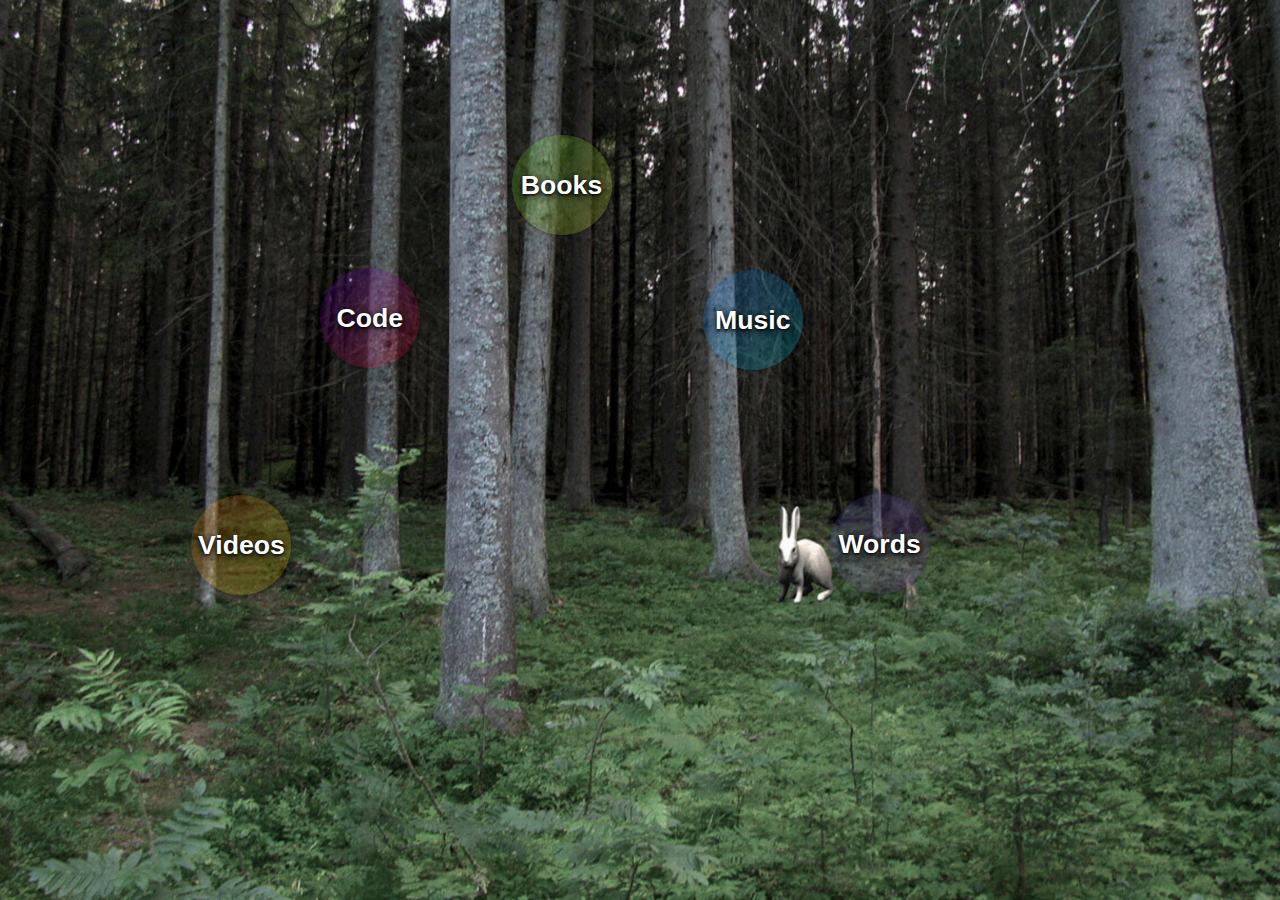
==== index.html @ 8f9e404d "init" ====
<head>
    <meta charset='utf-8'>
    <meta name='viewport' content='width=device-width, initial-scale=1, user-scalable=no'>
    <link rel="stylesheet" type="text/css" href="style.css">
    <title>shaper</title>
</head>
<body>
	<!-- <div id='noni'></div> -->
	<!-- <div id='rabbit'></div> -->
	<div id='circles'>
		<div class='circle_base' id='music'><div class='text'>Music</div></div>
		<div class='circle_base' id='videos'><div class='text'>Videos</div></div>
		<div class='circle_base' id='books'><div class='text'>Books</div></div>
		<div class='circle_base' id='words'><div class='text'>Words</div></div>
		<div class='circle_base' id='code'><div class='text'>Code</div></div>
	</div>
	<script>
		function openInNewTab(url) {
		 	var win = window.open(url, '_blank');
		 	win.focus();
		}
		document.getElementById('music').onclick = function() {
			openInNewTab('https://somethoughts.bandcamp.com/');
		}
		document.getElementById('videos').onclick = function() {
			openInNewTab('https://www.youtube.com/user/elliottwobler/videos?view_as=subscriber');
		}
		document.getElementById('books').onclick = function() {
			openInNewTab('https://wobkat.github.io/books/');
		}
		document.getElementById('words').onclick = function() {
			openInNewTab('https://www.youtube.com/watch?v=dLQQfa474zA/');
		}
		document.getElementById('code').onclick = function() {
			openInNewTab('https://github.com/wobkat/');
		}
		var lastTimestamp = 0;
		var prevVals = {
			'books': {
				'left': 40,
				'top': 15
			},
			'code': {
				'left': 25,
				'top': 30
			},
			'music': {
				'left': 55,
				'top': 30
			},
			'videos': {
				'left': 15,
				'top': 55
			},
			'words': {
				'left': 65,
				'top': 55
			}
		}
		function runEverytime(timestamp) {
			if (timestamp - lastTimestamp > 500) {
				var portals = Object.keys(prevVals);
				for (var i in portals) {
					var ident = portals[i];
					var vals = prevVals[ident];
					var el = document.getElementById(ident);
					if (Math.floor(timestamp) % 2 == 0) {
						// POSITIVE
						var left = vals.left + (Math.random() / 5);
						el.style.left = left + '%';
						var top = vals.top + (Math.random() / 5);
						el.style.top = top + '%';
					} else {
						// NEGATIVE
						var left = vals.left - (Math.random() / 5);
						el.style.left = left + '%';
						var top = vals.top - (Math.random() / 5);
						el.style.top = top + '%';
					}
					prevVals[ident].left = left;
					prevVals[ident].top = top;
				}
				lastTimestamp = timestamp;
			}
			// window.requestAnimationFrame(runEverytime);
		}
		runEverytime(501);
	</script>
</body>
---- style.css ----
body {
  background-color: #656A6B;
  background-image: url('rabbittrees.gif');
  background-repeat: no-repeat;
  background-attachment: fixed;    
  background-position: center; 
  background-size: cover;
  font-family: 'Exo', sans-serif;
  color: white;
  font-size: 20pt;
  font-weight: bold;
  text-shadow: 0px 2px 8px #000, 0px 1px 3px #000;
  text-align: center;
  overflow: hidden;
}

#noni {
  position: absolute;
  background-image: url('noni.gif');
  background-repeat: no-repeat;
  /*background-attachment: fixed;    */
  background-position: center; 
/*    background-size: cover;*/
  height: 100%;
  width: 100%;
  transform: scale(0.6);
}

#rabbit {
  left: 12%;
  top: 10%;
  position: absolute;
  background-image: url('rabbit.gif');
  background-repeat: no-repeat;
  /*background-attachment: fixed;    */
  background-position: center; 
/*    background-size: cover;*/
  height: 100%;
  width: 100%;
  transform: scale(0.15);
}

#circles {
  /*background-color: rgba(255,0,0,0.4);*/
  width: 100%;
  height: 100%;
  /*animation: rotate 10s linear infinite;*/
}

@keyframes rotate {
  0% {
    transform: rotate(0deg);
  }
  100% {
    transform: rotate(360deg);
  }
}

.circle_base {
	position: absolute;
  border-radius: 50%;
  /*background: rgba(200,200,200,0.2);*/
  /*background-image: linear-gradient(to bottom right, rgba(0,100,250,0.2), rgba(0,230,240,0.2));*/
  width: 100px;
  height: 100px;
  cursor: pointer;
  box-shadow: 1px 2px 3px rgba(0,0,0,0.2);
  /*animation: reverserotate 10s linear infinite;*/
  /*background-image: url('rabbit.gif');*/
  /*background-repeat: no-repeat;*/
/*  background-attachment: fixed;    
  background-position: center; 
  background-size: 100px 100px;
  opacity: 0.5;*/
}

@keyframes reverserotate {
  0% {
    transform: rotate(0deg);
  }
  100% {
    transform: rotate(-360deg);
  }
}

.circle_base:hover {
	background: rgba(0,0,0,0);
}

#music {
  animation: shakeA 8s cubic-bezier(.46,.07,.19,.97) both infinite;
	background-image: linear-gradient(to bottom right, rgba(0,100,250,0.2), rgba(0,230,240,0.2));
}

#videos {
  animation: shakeB 8s cubic-bezier(.36,.09,.29,.87) both infinite;
	background-image: linear-gradient(to bottom right, rgba(250,100,0,0.2), rgba(240,230,0,0.2));
}

#books {
  animation: shakeC 8s cubic-bezier(.46,.07,.29,.97) both infinite;
	background-image: linear-gradient(to bottom right, rgba(100,250,50,0.2), rgba(230,240,50,0.2));
}

#words {
  animation: shakeD 8s cubic-bezier(.36,.09,.29,.87) both infinite;
  background-image: linear-gradient(to bottom right, rgba(90,100,210,0.2), rgba(100,10,100,0.2));
}

#code {
  animation: shakeE 8s cubic-bezier(.46,.07,.19,.97) both infinite;
  background-image: linear-gradient(to bottom right, rgba(100,0,250,0.2), rgba(255,0,10,0.2));
}

.text {
	margin-top: 35%;
    -webkit-touch-callout: none;
    -webkit-user-select: none;
    -khtml-user-select: none;
    -moz-user-select: none;
    -ms-user-select: none;
    user-select: none;
}

@keyframes shakeA {
  10%, 90% {
    transform: translate3d(-1px, 7px, -5px);
    opacity: 0.2;
  }
  20%, 80% {
    transform: translate3d(-3px, -10px, 2px);
    opacity: 0;
  }
  30%, 50%, 70% {
    transform: translate3d(2px, -4px, 2px);
    opacity: 0.9;
  }
  40%, 60% {
    transform: translate3d(-7px, 5px, -3px);
  }
}
@keyframes shakeB {
  10%, 90% {
    transform: translate3d(2px, -2px, 5px);
    opacity: 0.9;
  }
  20%, 80% {
    transform: translate3d(-5px, 7px, 3px);
  }
  30%, 50%, 70% {
    transform: translate3d(10px, 7px, -5px);
    opacity: 0.3;
  }
  40%, 60% {
    transform: translate3d(-2px, 3px, -2px);
    opacity: 0;
  }
}
@keyframes shakeC {
  10%, 90% {
    transform: translate3d(-4px, -3px, -1px);
    opacity: 0;
  }
  20%, 80% {
    transform: translate3d(7px, -2px, 5px);
  }
  30%, 50%, 70% {
    transform: translate3d(4px, -5px, 7px);
    opacity: 0.9;
  }
  40%, 60% {
    transform: translate3d(10px, -4px, -5px);
    opacity: 0.2;
  }
}
@keyframes shakeD {
  10%, 90% {
    transform: translate3d(-2px, 3px, -5px);
  }
  20%, 80% {
    transform: translate3d(7px, -2px, 10px);
    opacity: 0.4;
  }
  30%, 50%, 70% {
    transform: translate3d(-4px, 2px, -4px);
    opacity: 0.2;
  }
  40%, 60% {
    transform: translate3d(5px, 3px, 7px);
    opacity: 0;
  }
}
@keyframes shakeE {
  10%, 90% {
    transform: translate3d(1px, 5px, -2px);
    opacity: 0.9;
  }
  20%, 80% {
    transform: translate3d(-4px, -7px, 3px);
    opacity: 0;
  }
  30%, 50%, 70% {
    transform: translate3d(5px, 2px, -10px);
  }
  40%, 60% {
    transform: translate3d(-5px, 3px, 7px);
    opacity: 0.4;
  }
}
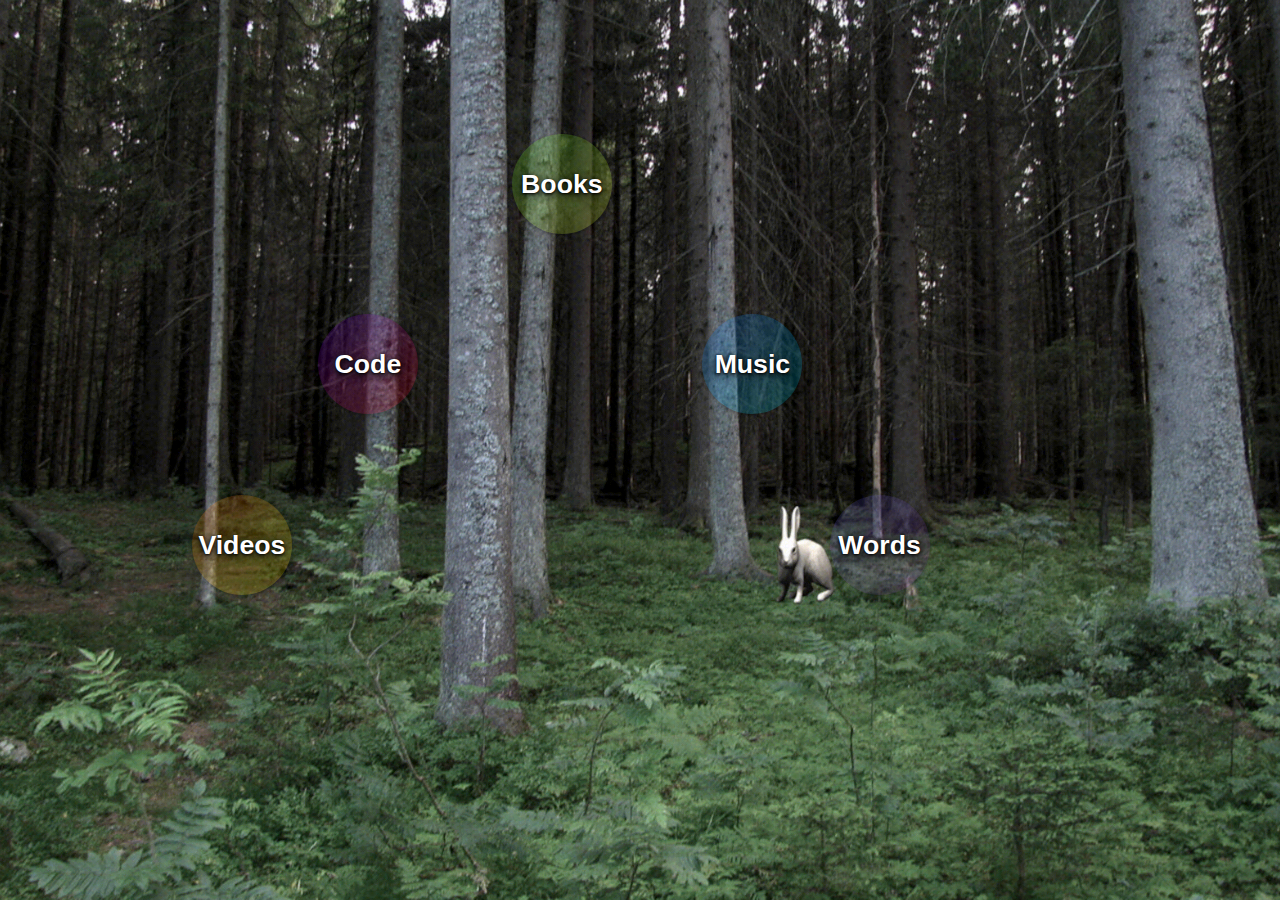
==== commit b78d9aa4: "r" ====
--- a/index.html
+++ b/index.html
@@ -42,11 +42,11 @@
 			},
 			'code': {
 				'left': 25,
-				'top': 30
+				'top': 35
 			},
 			'music': {
 				'left': 55,
-				'top': 30
+				'top': 35
 			},
 			'videos': {
 				'left': 15,
--- a/style.css
+++ b/style.css
@@ -1,6 +1,6 @@
 body {
   background-color: #656A6B;
-  background-image: url('rabbittrees.gif');
+  background-image: url('bg.gif');
   background-repeat: no-repeat;
   background-attachment: fixed;    
   background-position: center; 
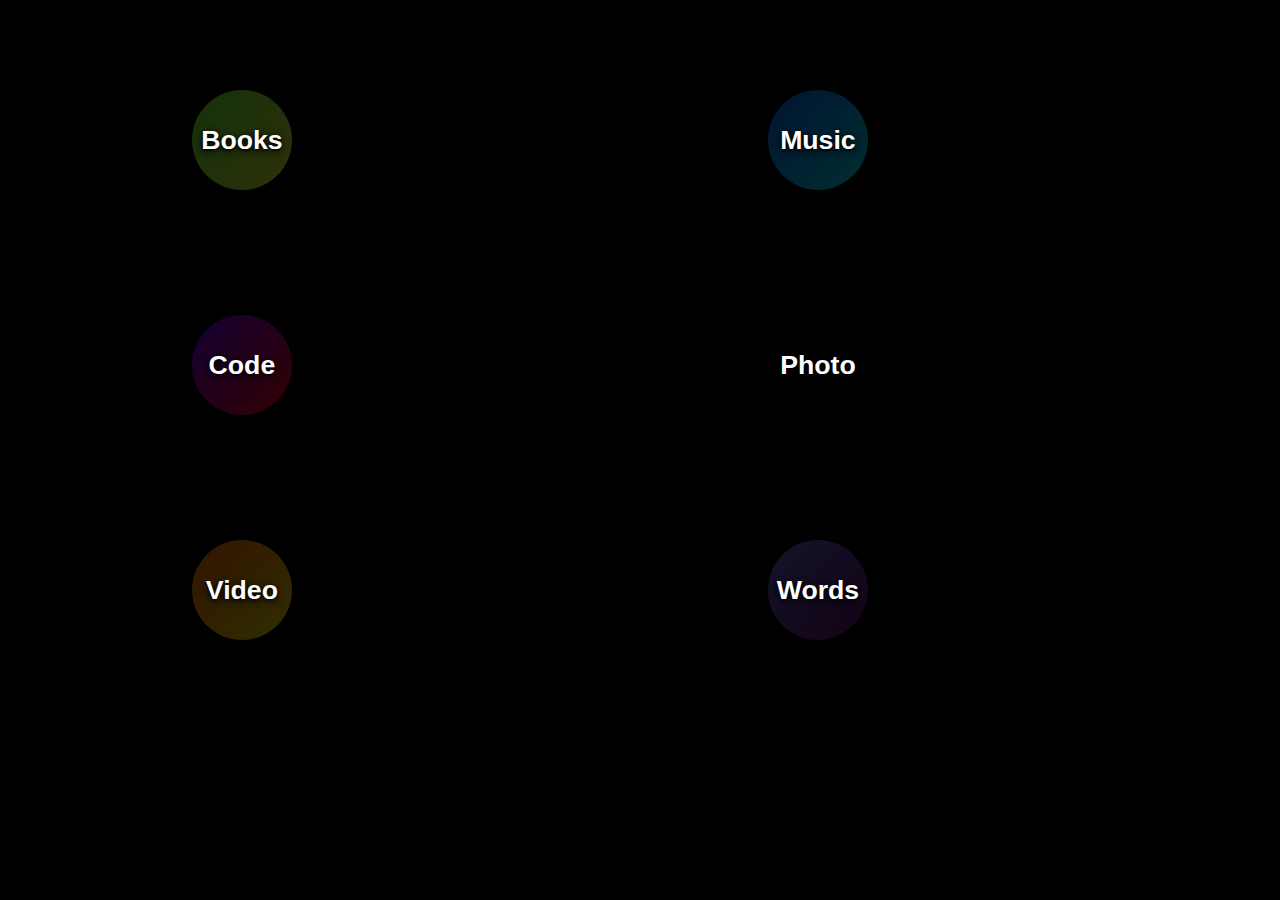
==== commit 10db3c70: "positioning" ====
--- a/index.html
+++ b/index.html
@@ -9,9 +9,10 @@
 	<!-- <div id='rabbit'></div> -->
 	<div id='circles'>
 		<div class='circle_base' id='music'><div class='text'>Music</div></div>
-		<div class='circle_base' id='videos'><div class='text'>Videos</div></div>
+		<div class='circle_base' id='videos'><div class='text'>Video</div></div>
 		<div class='circle_base' id='books'><div class='text'>Books</div></div>
 		<div class='circle_base' id='words'><div class='text'>Words</div></div>
+		<div class='circle_base' id='photos'><div class='text'>Photo</div></div>
 		<div class='circle_base' id='code'><div class='text'>Code</div></div>
 	</div>
 	<script>
@@ -34,31 +35,38 @@
 		document.getElementById('code').onclick = function() {
 			openInNewTab('https://github.com/wobkat/');
 		}
+		document.getElementById('photos').onclick = function() {
+			openInNewTab('https://www.flickr.com/gp/184333151@N04/cT900K');
+		}
 		var lastTimestamp = 0;
 		var prevVals = {
 			'books': {
-				'left': 40,
-				'top': 15
+				'left': 15,
+				'top': 10
+			},
+			'music': {
+				'left': 60,
+				'top': 10
 			},
 			'code': {
-				'left': 25,
+				'left': 15,
 				'top': 35
 			},
-			'music': {
-				'left': 55,
+			'photos': {
+				'left': 60,
 				'top': 35
 			},
 			'videos': {
 				'left': 15,
-				'top': 55
+				'top': 60
 			},
 			'words': {
-				'left': 65,
-				'top': 55
+				'left': 60,
+				'top': 60
 			}
 		}
 		function runEverytime(timestamp) {
-			if (timestamp - lastTimestamp > 500) {
+			if (timestamp - lastTimestamp > 0) {
 				var portals = Object.keys(prevVals);
 				for (var i in portals) {
 					var ident = portals[i];
@@ -66,15 +74,15 @@
 					var el = document.getElementById(ident);
 					if (Math.floor(timestamp) % 2 == 0) {
 						// POSITIVE
-						var left = vals.left + (Math.random() / 5);
+						var left = vals.left + (Math.random() / 100);
 						el.style.left = left + '%';
-						var top = vals.top + (Math.random() / 5);
+						var top = vals.top + (Math.random() / 100);
 						el.style.top = top + '%';
 					} else {
 						// NEGATIVE
-						var left = vals.left - (Math.random() / 5);
+						var left = vals.left - (Math.random() / 100);
 						el.style.left = left + '%';
-						var top = vals.top - (Math.random() / 5);
+						var top = vals.top - (Math.random() / 100);
 						el.style.top = top + '%';
 					}
 					prevVals[ident].left = left;
@@ -84,6 +92,6 @@
 			}
 			// window.requestAnimationFrame(runEverytime);
 		}
-		runEverytime(501);
+		runEverytime(1);
 	</script>
 </body>
--- a/style.css
+++ b/style.css
@@ -1,10 +1,10 @@
 body {
-  background-color: #656A6B;
-  background-image: url('bg.gif');
+  background-color: black;
+/*  background-image: url('bg.gif');
   background-repeat: no-repeat;
   background-attachment: fixed;    
   background-position: center; 
-  background-size: cover;
+  background-size: cover;*/
   font-family: 'Exo', sans-serif;
   color: white;
   font-size: 20pt;
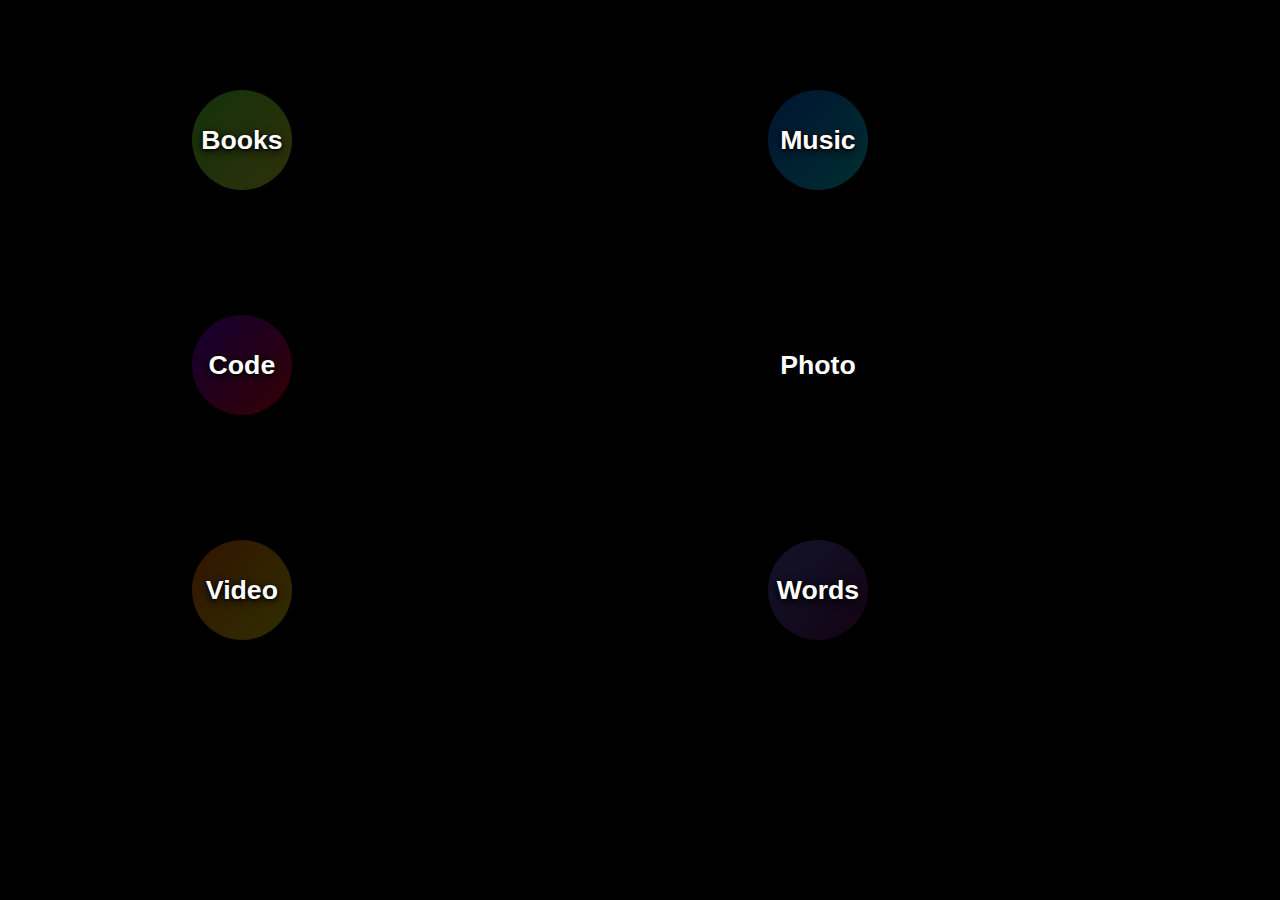
==== commit 074ffdf2: "plural" ====
--- a/index.html
+++ b/index.html
@@ -2,7 +2,7 @@
     <meta charset='utf-8'>
     <meta name='viewport' content='width=device-width, initial-scale=1, user-scalable=no'>
     <link rel="stylesheet" type="text/css" href="style.css">
-    <title>shaper</title>
+    <title>shapers</title>
 </head>
 <body>
 	<!-- <div id='noni'></div> -->
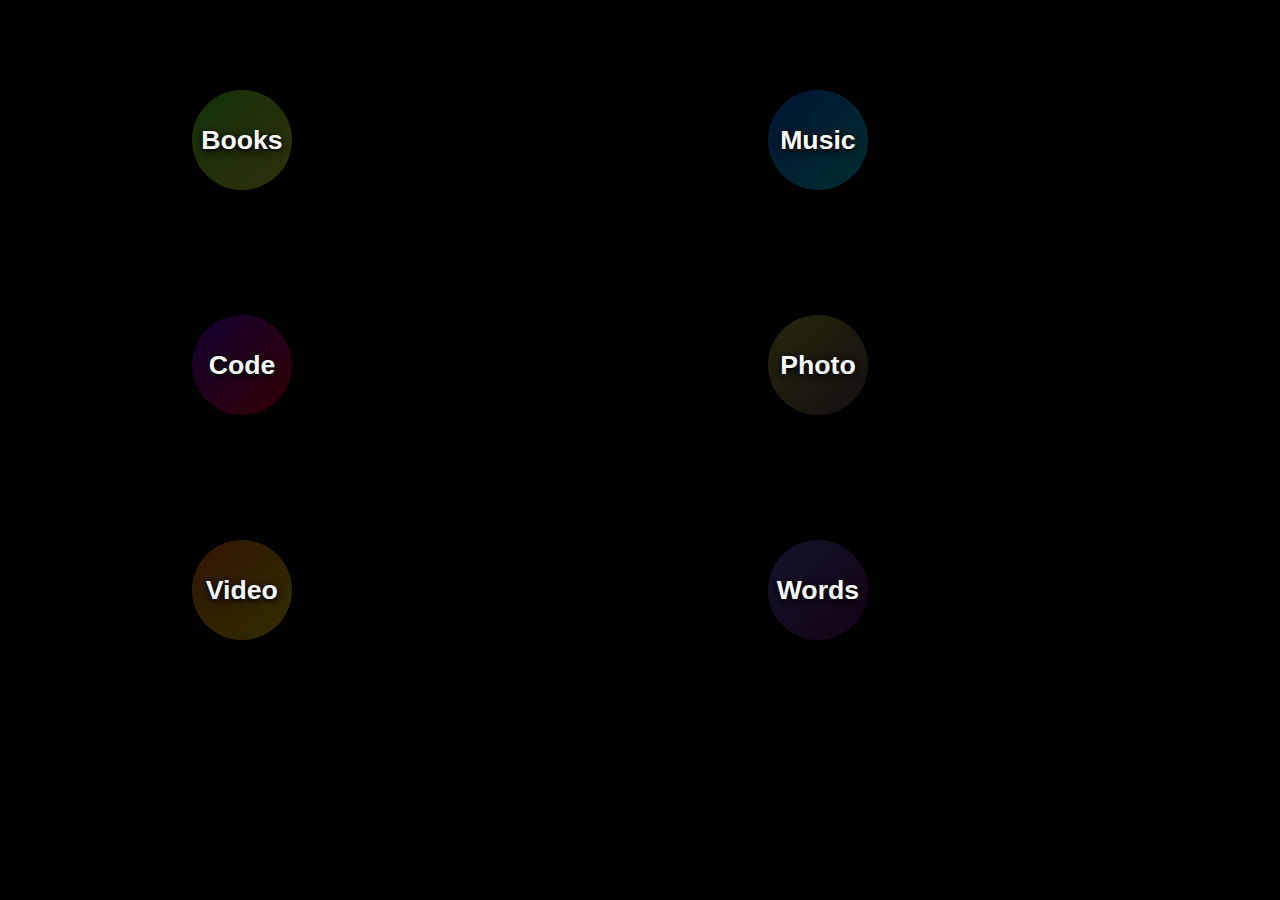
==== commit d590b71c: "rename" ====
--- a/index.html
+++ b/index.html
@@ -27,13 +27,13 @@
 			openInNewTab('https://www.youtube.com/user/elliottwobler/videos?view_as=subscriber');
 		}
 		document.getElementById('books').onclick = function() {
-			openInNewTab('https://wobkat.github.io/books/');
+			openInNewTab('https://eio.github.io/books/');
 		}
 		document.getElementById('words').onclick = function() {
 			openInNewTab('https://www.youtube.com/watch?v=dLQQfa474zA/');
 		}
 		document.getElementById('code').onclick = function() {
-			openInNewTab('https://github.com/wobkat/');
+			openInNewTab('https://github.com/eio/');
 		}
 		document.getElementById('photos').onclick = function() {
 			openInNewTab('https://www.flickr.com/gp/184333151@N04/cT900K');
--- a/style.css
+++ b/style.css
@@ -53,6 +53,15 @@
   }
   100% {
     transform: rotate(360deg);
+  }
+}
+
+@keyframes reverserotate {
+  0% {
+    transform: rotate(0deg);
+  }
+  100% {
+    transform: rotate(-360deg);
   }
 }
 
@@ -74,42 +83,75 @@
   opacity: 0.5;*/
 }
 
-@keyframes reverserotate {
-  0% {
-    transform: rotate(0deg);
-  }
-  100% {
-    transform: rotate(-360deg);
-  }
-}
-
 .circle_base:hover {
-	background: rgba(0,0,0,0);
+  opacity: 100;
+  animation: none;
+  box-shadow:
+      0 0 50px #fff,
+      -10px 0 80px #0080ff,
+      10px 0 80px #0ff;
+}
+
+.circle_base:active {
+  opacity: 100;
+  animation: none;
+  box-shadow:
+      inset 0 0 50px #fff,        /*inner white*/
+      inset 20px 0 80px #0080ff,  /*inner left blu short*/
+      inset -20px 0 80px #0ff,    /*inner right cyan short*/
+      inset 20px 0 300px #0080ff, /*inner left blu broad*/
+      inset -20px 0 300px #0ff,   /*inner right cyan broad*/
+      0 0 50px #fff,              /*outer white*/
+      -10px 0 80px #0080ff,       /*outer left blu*/
+      10px 0 80px #0ff;           /*outer right cyan*/
 }
 
 #music {
   animation: shakeA 8s cubic-bezier(.46,.07,.19,.97) both infinite;
 	background-image: linear-gradient(to bottom right, rgba(0,100,250,0.2), rgba(0,230,240,0.2));
 }
+#music:hover {
+  animation: none;
+}
 
 #videos {
   animation: shakeB 8s cubic-bezier(.36,.09,.29,.87) both infinite;
 	background-image: linear-gradient(to bottom right, rgba(250,100,0,0.2), rgba(240,230,0,0.2));
 }
+#videos:hover {
+  animation: none;
+}
 
 #books {
   animation: shakeC 8s cubic-bezier(.46,.07,.29,.97) both infinite;
 	background-image: linear-gradient(to bottom right, rgba(100,250,50,0.2), rgba(230,240,50,0.2));
 }
+#books:hover {
+  animation: none;
+}
 
 #words {
   animation: shakeD 8s cubic-bezier(.36,.09,.29,.87) both infinite;
   background-image: linear-gradient(to bottom right, rgba(90,100,210,0.2), rgba(100,10,100,0.2));
 }
+#words:hover {
+  animation: none;
+}
 
 #code {
   animation: shakeE 8s cubic-bezier(.46,.07,.19,.97) both infinite;
   background-image: linear-gradient(to bottom right, rgba(100,0,250,0.2), rgba(255,0,10,0.2));
+}
+#code:hover {
+  animation: none;
+}
+
+#photos {
+  animation: shakeF 8s cubic-bezier(.46,.07,.19,.97) both infinite;
+  background-image: linear-gradient(to bottom right, rgba(190,190,50,0.2), rgba(100,80,90,0.2));
+}
+#photos:hover {
+  animation: none;
 }
 
 .text {
@@ -207,3 +249,20 @@
     opacity: 0.4;
   }
 }
+@keyframes shakeF {
+  10%, 90% {
+    transform: translate3d(3px, 2px, -6px);
+    opacity: 0;
+  }
+  20%, 80% {
+    transform: translate3d(6px, -4px, 8px);
+    opacity: 0.9;
+  }
+  30%, 50%, 70% {
+    transform: translate3d(-7px, 8px, 10px);
+    opacity: 0.4;
+  }
+  40%, 60% {
+    transform: translate3d(4px, 6px, -9px);
+  }
+}
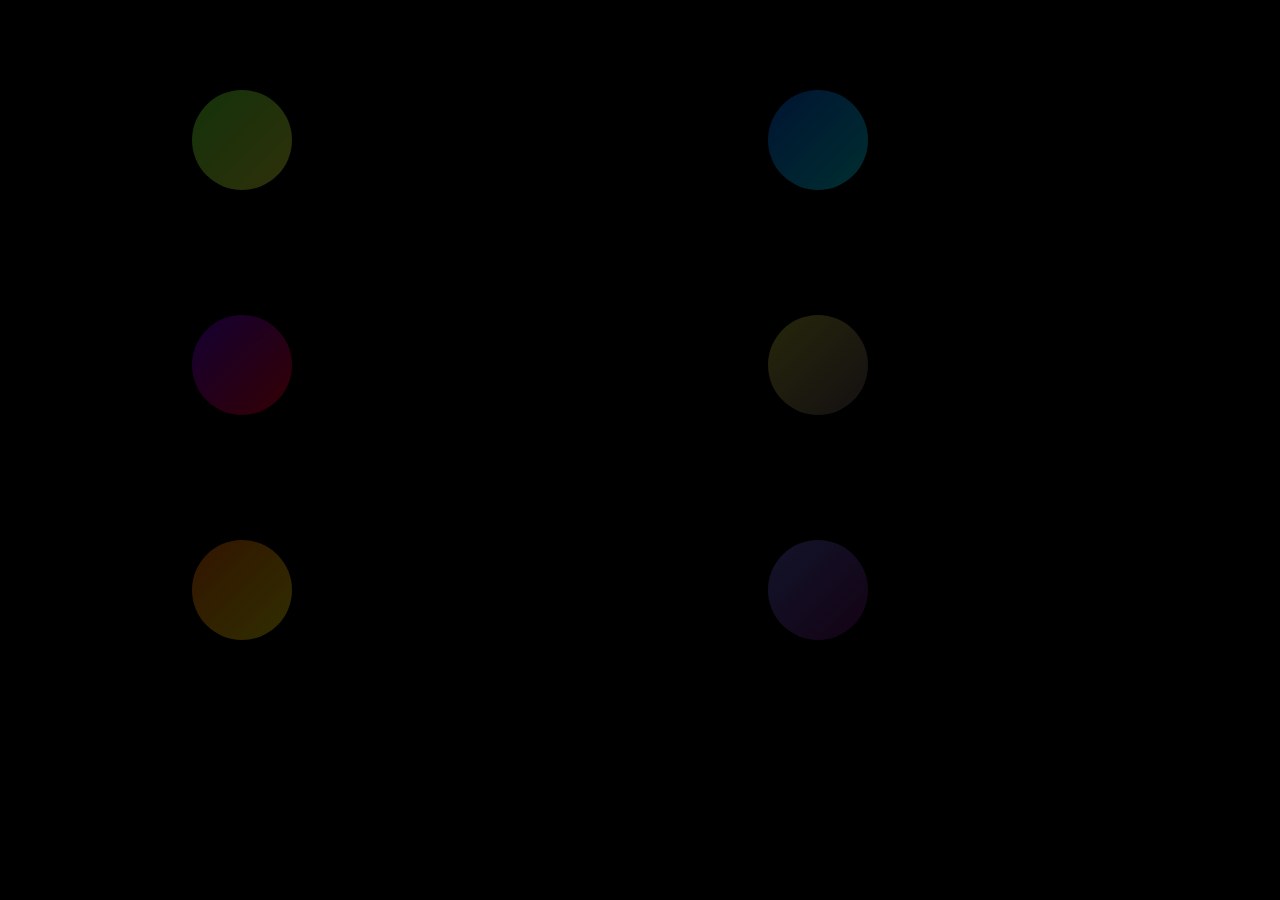
==== commit f87461bd: "new flickr link" ====
--- a/index.html
+++ b/index.html
@@ -8,12 +8,12 @@
 	<!-- <div id='noni'></div> -->
 	<!-- <div id='rabbit'></div> -->
 	<div id='circles'>
-		<div class='circle_base' id='music'><div class='text'>Music</div></div>
-		<div class='circle_base' id='videos'><div class='text'>Video</div></div>
-		<div class='circle_base' id='books'><div class='text'>Books</div></div>
-		<div class='circle_base' id='words'><div class='text'>Words</div></div>
-		<div class='circle_base' id='photos'><div class='text'>Photo</div></div>
-		<div class='circle_base' id='code'><div class='text'>Code</div></div>
+		<div class='circle_base' id='music'><div id='icon-music' class='icon'></div></div>
+		<div class='circle_base' id='videos'><div id='icon-video' class='icon'></div></div>
+		<div class='circle_base' id='books'><div id='icon-books' class='icon'></div></div>
+		<div class='circle_base' id='words'><div id='icon-micro' class='icon'></div></div>
+		<div class='circle_base' id='photos'><div id='icon-photo' class='icon'></div></div>
+		<div class='circle_base' id='code'><div id='icon-code' class='icon'></div></div>
 	</div>
 	<script>
 		function openInNewTab(url) {
@@ -36,7 +36,7 @@
 			openInNewTab('https://github.com/eio/');
 		}
 		document.getElementById('photos').onclick = function() {
-			openInNewTab('https://www.flickr.com/gp/184333151@N04/cT900K');
+			openInNewTab('https://www.flickr.com/gp/184333151@N04/VZ5eN7');
 		}
 		var lastTimestamp = 0;
 		var prevVals = {
